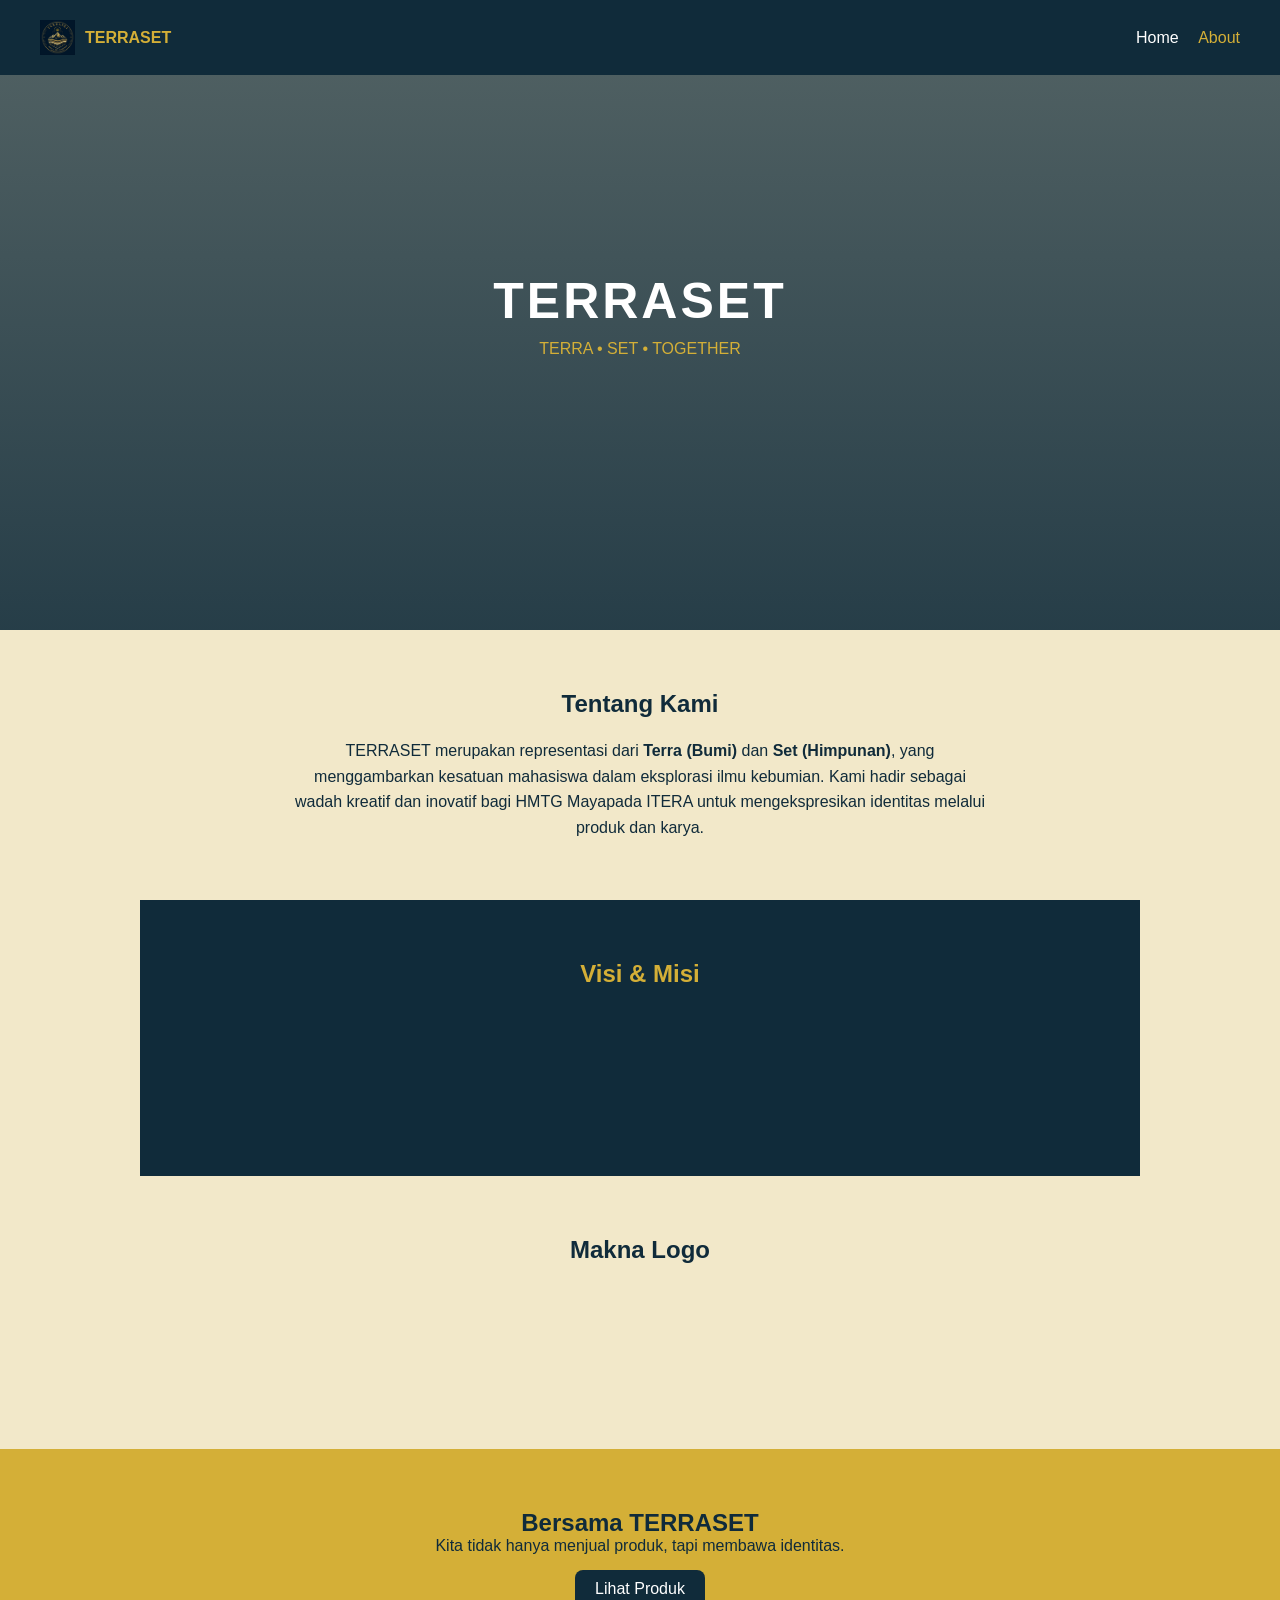
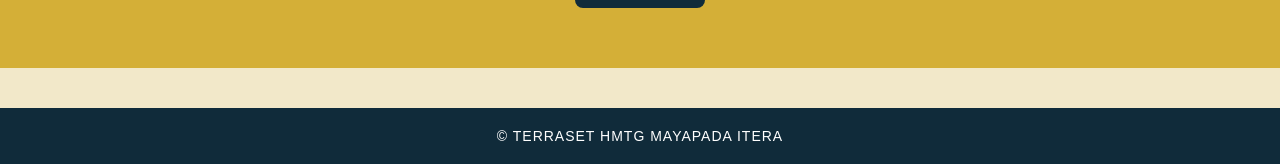
==== about.html @ 8bf582dc "upgrade about final" ====
<!DOCTYPE html>
<html lang="id">
<head>
<meta charset="UTF-8">
<meta name="viewport" content="width=device-width, initial-scale=1.0">
<title>About - TERRASET</title>

<link rel="stylesheet" href="style.css">
<link rel="stylesheet" href="about.css">

</head>

<body>

<header>
  <div class="logo">
    <img src="logo.png">
    <span>TERRASET</span>
  </div>

  <div class="nav">
    <a href="index.html">Home</a>
    <a href="about.html" class="active">About</a>
  </div>
</header>

<!-- HERO -->
<section class="hero">
  <div class="hero-content">
    <h1>TERRASET</h1>
    <p>TERRA • SET • TOGETHER</p>
  </div>
</section>

<!-- ABOUT -->
<section class="section fade-in">
  <h2>Tentang Kami</h2>
  <p class="desc">
    TERRASET merupakan representasi dari <b>Terra (Bumi)</b> dan <b>Set (Himpunan)</b>,
    yang menggambarkan kesatuan mahasiswa dalam eksplorasi ilmu kebumian.
    Kami hadir sebagai wadah kreatif dan inovatif bagi HMTG Mayapada ITERA
    untuk mengekspresikan identitas melalui produk dan karya.
  </p>
</section>

<!-- VISI MISI -->
<section class="section dark fade-in">
  <h2>Visi & Misi</h2>

  <div class="grid">
    <div class="card">
      <h3>🎯 Visi</h3>
      <p>Menjadi identitas kreatif HMTG yang inovatif dan berkarakter di bidang kebumian.</p>
    </div>

    <div class="card">
      <h3>🚀 Misi</h3>
      <p>
        Mengembangkan produk kreatif, meningkatkan solidaritas,
        serta membangun branding organisasi yang kuat.
      </p>
    </div>
  </div>
</section>

<!-- MAKNA LOGO -->
<section class="section fade-in">
  <h2>Makna Logo</h2>

  <div class="grid">
    <div class="card"><h4>⛰ Gunung</h4><p>Melambangkan eksplorasi dan tantangan.</p></div>
    <div class="card"><h4>🌊 Lapisan</h4><p>Mewakili struktur bumi dan geologi.</p></div>
    <div class="card"><h4>🧭 Kompas</h4><p>Arah dan visi ke depan.</p></div>
    <div class="card"><h4>🔵 Himpunan</h4><p>Kebersamaan dalam organisasi.</p></div>
  </div>
</section>

<!-- CTA -->
<section class="cta">
  <h2>Bersama TERRASET</h2>
  <p>Kita tidak hanya menjual produk, tapi membawa identitas.</p>
  <a href="index.html" class="btn">Lihat Produk</a>
</section>

<footer>
  © TERRASET HMTG MAYAPADA ITERA
</footer>

<script>
// ANIMASI SCROLL
const faders = document.querySelectorAll('.fade-in');

const appearOptions = {
  threshold: 0.2
};

const appearOnScroll = new IntersectionObserver(function(entries, observer){
  entries.forEach(entry => {
    if(!entry.isIntersecting) return;
    entry.target.classList.add('show');
    observer.unobserve(entry.target);
  });
}, appearOptions);

faders.forEach(fader => {
  appearOnScroll.observe(fader);
});
</script>

</body>
</html>
---- style.css ----
:root {
  --navy: #102B3A;
  --gold: #D4AF37;
}

* {
  margin: 0;
  padding: 0;
  box-sizing: border-box;
  font-family: 'Poppins', sans-serif;
  scroll-behavior: smooth;
}

/* NAVBAR */
header {
  position: fixed;
  width: 100%;
  padding: 20px 60px;
  display: flex;
  justify-content: space-between;
  background: rgba(16,43,58,0.6);
  backdrop-filter: blur(10px);
  z-index: 999;
}

header.scrolled {
  background: var(--navy);
  box-shadow: 0 5px 15px rgba(0,0,0,0.3);
}

.logo {
  display: flex;
  gap: 10px;
  align-items: center;
}
.logo img { width: 55px; }
.logo span { color: var(--gold); font-weight: bold; }

.nav-right {
  display: flex;
  gap: 20px;
  align-items: center;
}

.nav-link { color: white; text-decoration: none; }

.cart-btn {
  background: var(--gold);
  padding: 10px;
  border-radius: 8px;
  position: relative;
  cursor: pointer;
}

.cart-count {
  position: absolute;
  top: -6px;
  right: -6px;
  background: red;
  color: white;
  font-size: 10px;
  padding: 3px 6px;
  border-radius: 50%;
}

/* HERO */
.hero {
  height: 100vh;
  background:
    linear-gradient(rgba(16,43,58,0.7), rgba(16,43,58,0.9)),
    url('hero-bg.png');
  display: flex;
  justify-content: center;
  align-items: center;
  color: white;
  text-align: center;
}

@media (max-width: 768px) {
  .hero {
    padding: 0 20px;
    text-align: center;
  }

  .hero-content h1 {
    font-size: 32px;
  }

  .hero-content p {
    font-size: 14px;
  }

  .hero-content {
  max-width: 90%;
  margin: auto;
  }
}

/* SECTION */
.section {
  padding: 120px 60px 60px;
}

/* GRID */
.grid {
  display: grid;
  grid-template-columns: repeat(auto-fit,minmax(230px,1fr));
  gap: 20px;
}

.card {
  box-shadow: 0 5px 15px rgba(0,0,0,0.1);
  border-radius: 10px;
  overflow: hidden;
  will-change: transform;
}
.card img {
  width: 100%;
  height: 200px;
  object-fit: cover;
}
.card-body {
  padding: 15px;
  text-align: center;
}

/* CART */
.backdrop {
  position: fixed;
  width: 100%;
  height: 100%;
  background: rgba(0,0,0,0.4);
  backdrop-filter: blur(4px);
  opacity: 0;
  pointer-events: none;
  transition: 0.3s;
  z-index: 998;
}

.backdrop.active {
  opacity: 1;
  pointer-events: all;
}

.cart {
  position: fixed;
  right: 0;
  top: 90px;
  width: 320px;
  height: calc(100% - 90px);
  background: white;
  transform: translateX(100%);
  transition: 0.3s;
  padding: 20px;
  overflow-y: auto;
  z-index: 999;
}

.cart.active {
  transform: translateX(0);
}

.card {
  opacity: 0;
  transform: translateY(20px);
  transition: 0.6s;
}

.card:hover {
  transform: translateY(-5px);
  box-shadow: 0 10px 25px rgba(0,0,0,0.2);
}

.card.show {
  opacity: 1;
  transform: translateY(0);
}

.clear-btn {
  background: red;
  color: white;
  margin-top: 10px;
}

.no-scroll {
  overflow: hidden;
}

button {
  transition: 0.2s;
}

button:hover {
  transform: scale(1.05);
  cursor: pointer;
  -webkit-tap-highlight-color: transparent;
}

/* NOTIFIKASI “DITAMBAHKAN KE KERANJANG” */
.toast {
  position: fixed;
  bottom: 20px;
  right: 20px;
  background: #102B3A;
  color: white;
  padding: 12px 18px;
  border-radius: 8px;
  opacity: 0;
  transition: 0.3s;
  z-index: 2000;
}

.toast.show {
  opacity: 1;
}

/* CHECKOUT MODAL */
.checkout-modal {
  position: fixed;
  top: 0;
  left: 0;
  width: 100%;
  height: 100%;
  background: rgba(0,0,0,0.5);
  display: none;
  justify-content: center;
  align-items: center;
  z-index: 1000;
}

.checkout-box {
  background: white;
  padding: 25px;
  border-radius: 10px;
  width: 300px;
  display: flex;
  flex-direction: column;
  gap: 10px;
}

.checkout-box input,
.checkout-box textarea {
  padding: 10px;
  border-radius: 8px;
  border: 1px solid #ccc;
}

.checkout-box button {
  padding: 10px;
  border: none;
  border-radius: 8px;
  background: #D4AF37;
  cursor: pointer;
}

.checkout-box .cancel {
  background: red;
  color: white;
}

footer {
  background: var(--navy);
  color: white;
  text-align: center;
  padding: 30px 20px;
  margin-top: 40px;
  font-size: 14px;
  letter-spacing: 1px;
}

.hero {
  position: relative;
  z-index: 1;
}

.section {
  position: relative;
  z-index: 2;
}

.img-modal {
  position: fixed;
  top:0; left:0;
  width:100%; height:100%;
  background: rgba(0,0,0,0.8);
  display: none;
  justify-content:center;
  align-items:center;
  z-index:1000;
}

.img-modal img {
  max-width:90%;
  max-height:90%;
  border-radius:10px;
}

/* LOADING EFFECT (BIAR GA KAKU) */
.card img {
  transition: 0.3s;
}

.card img:hover {
  transform: scale(1.05);
}

/* FIX MOBILE UX TOTAL */
@media (max-width: 768px){
  header {
    padding: 15px 20px;
  }

  .section {
    padding: 100px 20px 40px;
  }

  .grid {
    grid-template-columns: repeat(auto-fit,minmax(150px,1fr));
  }

  .card img {
    height: 150px;
  }
}
---- about.css ----
:root {
  --navy: #102B3A;
  --gold: #D4AF37;
  --cream: #F2E8C9;
}

/* RESET */
* {
  margin: 0;
  padding: 0;
  box-sizing: border-box;
  font-family: 'Segoe UI', sans-serif;
}

body {
  background: var(--cream);
  color: var(--navy);
}

/* HEADER */
header {
  background: var(--navy);
  color: white;
  padding: 20px 40px;
  display: flex;
  justify-content: space-between;
  align-items: center;
}

.logo {
  display: flex;
  align-items: center;
  gap: 10px;
}

.logo img {
  width: 35px;
}

.nav a {
  color: white;
  text-decoration: none;
  margin-left: 15px;
  transition: 0.3s;
}

.nav a:hover,
.nav .active {
  color: var(--gold);
}

/* HERO */
.hero {
  height: 70vh;
  background: linear-gradient(rgba(16,43,58,0.7), rgba(16,43,58,0.9)),
              url("https://images.unsplash.com/photo-1501785888041-af3ef285b470");
  background-size: cover;
  background-position: center;
  display: flex;
  align-items: center;
  justify-content: center;
  text-align: center;
  color: white;
}

.hero h1 {
  font-size: 50px;
  letter-spacing: 3px;
}

.hero p {
  color: var(--gold);
  margin-top: 10px;
}

/* SECTION */
.section {
  padding: 60px 20px;
  max-width: 1000px;
  margin: auto;
  text-align: center;
}

.section h2 {
  margin-bottom: 20px;
  color: var(--navy);
}

.section.dark {
  background: var(--navy);
  color: white;
}

.section.dark h2 {
  color: var(--gold);
}

.desc {
  max-width: 700px;
  margin: auto;
  line-height: 1.6;
}

/* GRID */
.grid {
  display: grid;
  grid-template-columns: repeat(auto-fit, minmax(220px,1fr));
  gap: 20px;
  margin-top: 30px;
}

/* CARD */
.card {
  background: white;
  padding: 20px;
  border-radius: 15px;
  transition: 0.3s;
  box-shadow: 0 5px 15px rgba(0,0,0,0.1);
}

.section.dark .card {
  background: #1c3f55;
}

.card:hover {
  transform: translateY(-8px);
}

/* CTA */
.cta {
  background: var(--gold);
  color: var(--navy);
  text-align: center;
  padding: 60px 20px;
}

.btn {
  display: inline-block;
  margin-top: 15px;
  padding: 10px 20px;
  background: var(--navy);
  color: white;
  text-decoration: none;
  border-radius: 8px;
}

/* FOOTER */
footer {
  background: var(--navy);
  color: white;
  text-align: center;
  padding: 20px;
}

/* ANIMASI */
.fade-in {
  opacity: 0;
  transform: translateY(30px);
  transition: 0.6s;
}

.fade-in.show {
  opacity: 1;
  transform: translateY(0);
}
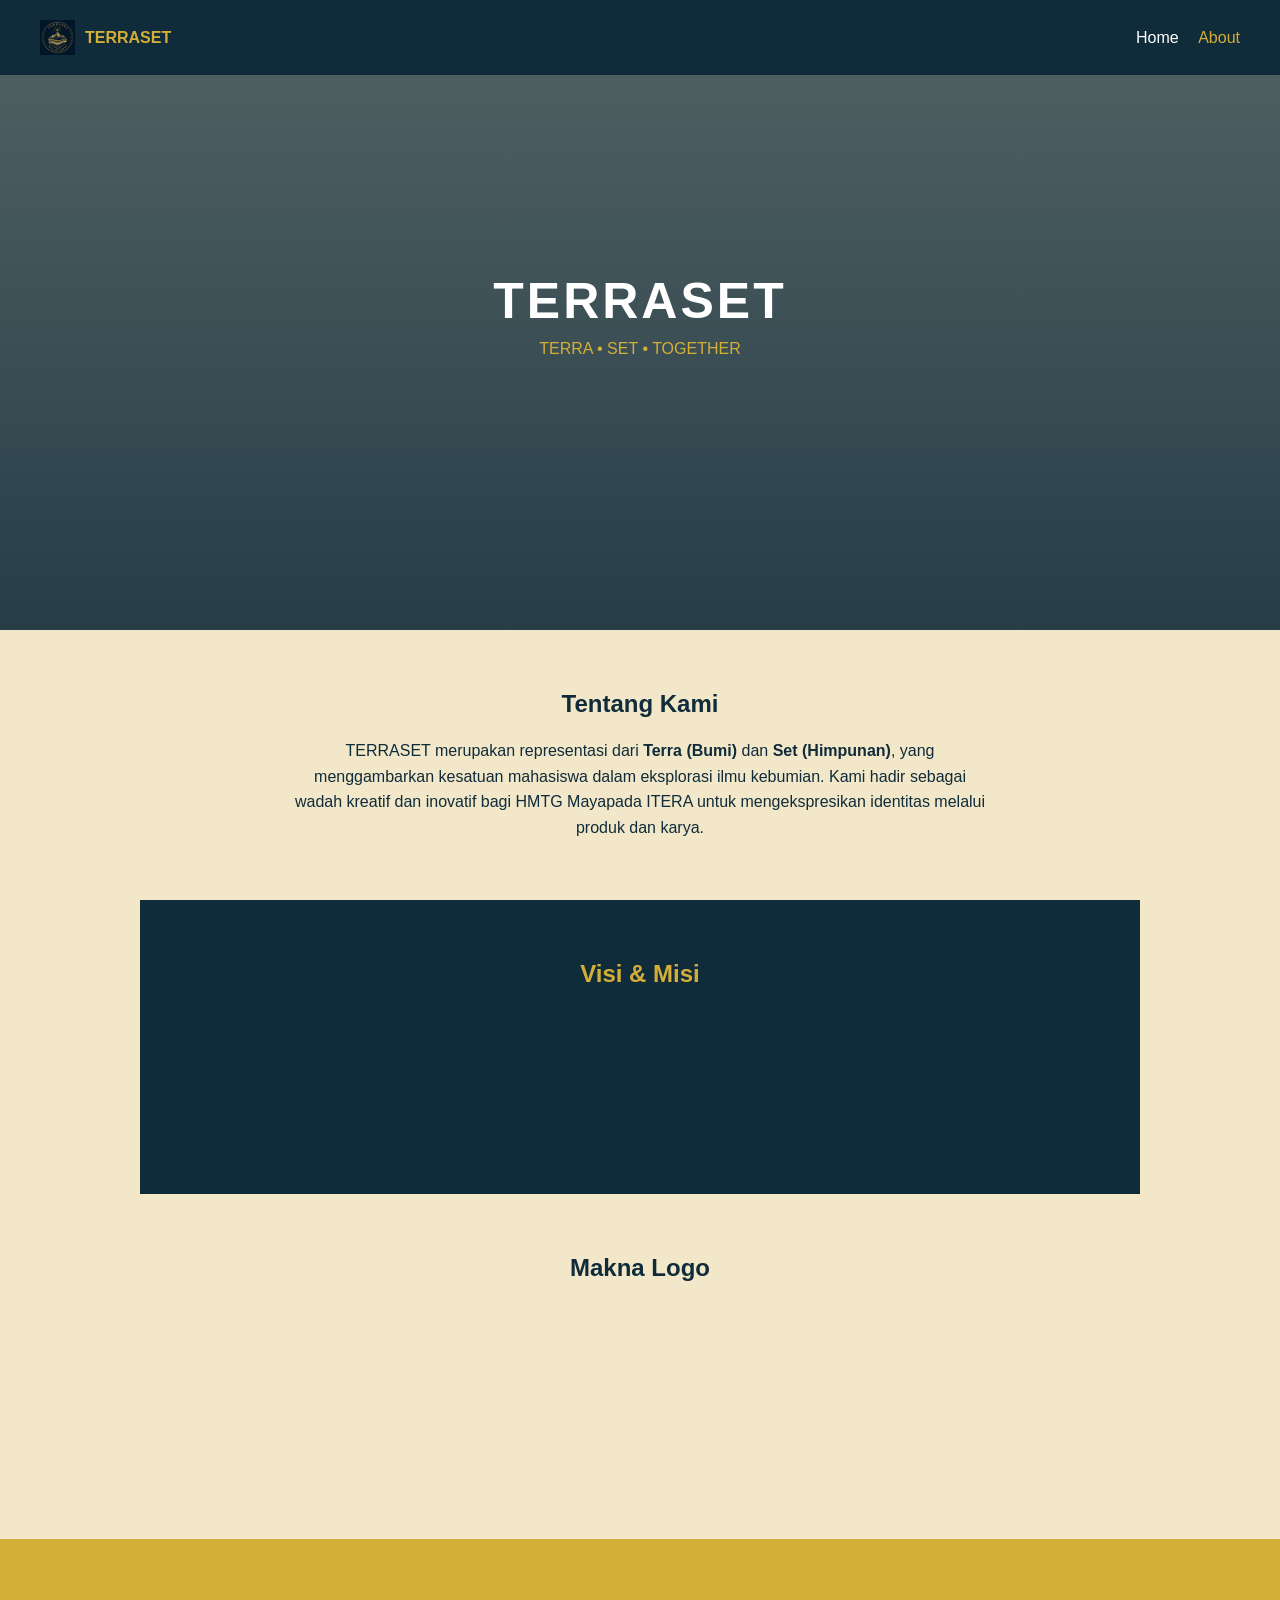
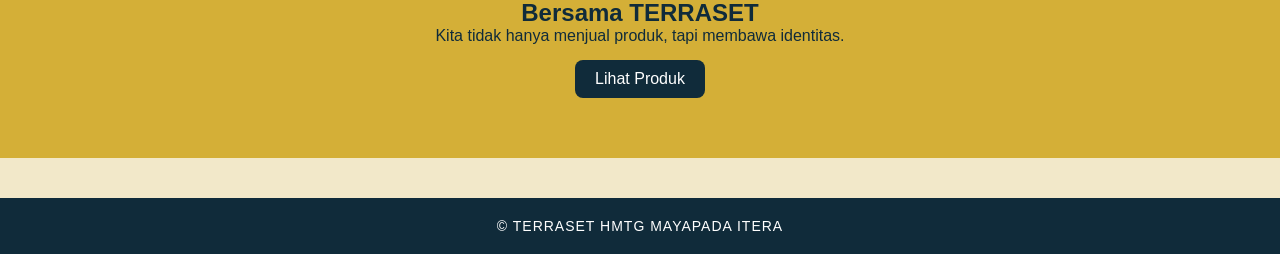
==== commit 44f8b3b3: "upgrade about final" ====
--- a/about.html
+++ b/about.html
@@ -47,32 +47,64 @@
 <section class="section dark fade-in">
   <h2>Visi & Misi</h2>
 
-  <div class="grid">
-    <div class="card">
-      <h3>🎯 Visi</h3>
-      <p>Menjadi identitas kreatif HMTG yang inovatif dan berkarakter di bidang kebumian.</p>
-    </div>
+<div class="grid">
+  <div class="card">
+    <h3>🎯 Visi</h3>
+    <p>
+      Menjadi representasi identitas kreatif HMTG Mayapada ITERA
+      yang mencerminkan semangat eksplorasi, inovasi, dan kebersamaan
+      dalam bidang ilmu kebumian.
+    </p>
+  </div>
 
-    <div class="card">
-      <h3>🚀 Misi</h3>
-      <p>
-        Mengembangkan produk kreatif, meningkatkan solidaritas,
-        serta membangun branding organisasi yang kuat.
-      </p>
-    </div>
+  <div class="card">
+    <h3>🚀 Misi</h3>
+    <p>
+      Mengembangkan produk berbasis identitas geofisika,
+      memperkuat solidaritas anggota,
+      serta membangun citra organisasi yang profesional dan berdaya saing.
+    </p>
   </div>
+</div>
 </section>
 
 <!-- MAKNA LOGO -->
 <section class="section fade-in">
   <h2>Makna Logo</h2>
 
-  <div class="grid">
-    <div class="card"><h4>⛰ Gunung</h4><p>Melambangkan eksplorasi dan tantangan.</p></div>
-    <div class="card"><h4>🌊 Lapisan</h4><p>Mewakili struktur bumi dan geologi.</p></div>
-    <div class="card"><h4>🧭 Kompas</h4><p>Arah dan visi ke depan.</p></div>
-    <div class="card"><h4>🔵 Himpunan</h4><p>Kebersamaan dalam organisasi.</p></div>
+<div class="grid">
+  <div class="card">
+    <h4>⛰ Gunung</h4>
+    <p>
+      Melambangkan semangat eksplorasi dan keberanian menghadapi tantangan
+      dalam memahami fenomena kebumian.
+    </p>
   </div>
+
+  <div class="card">
+    <h4>🌊 Lapisan Bumi</h4>
+    <p>
+      Merepresentasikan struktur geologi dan kompleksitas lapisan bumi
+      yang menjadi fokus utama dalam ilmu geofisika.
+    </p>
+  </div>
+
+  <div class="card">
+    <h4>🧭 Kompas</h4>
+    <p>
+      Simbol arah, tujuan, dan visi yang jelas dalam perjalanan organisasi
+      menuju masa depan yang lebih baik.
+    </p>
+  </div>
+
+  <div class="card">
+    <h4>🔵 Himpunan</h4>
+    <p>
+      Menggambarkan kesatuan, solidaritas, dan kolaborasi antar anggota
+      dalam satu wadah organisasi HMTG Mayapada ITERA.
+    </p>
+  </div>
+</div>
 </section>
 
 <!-- CTA -->
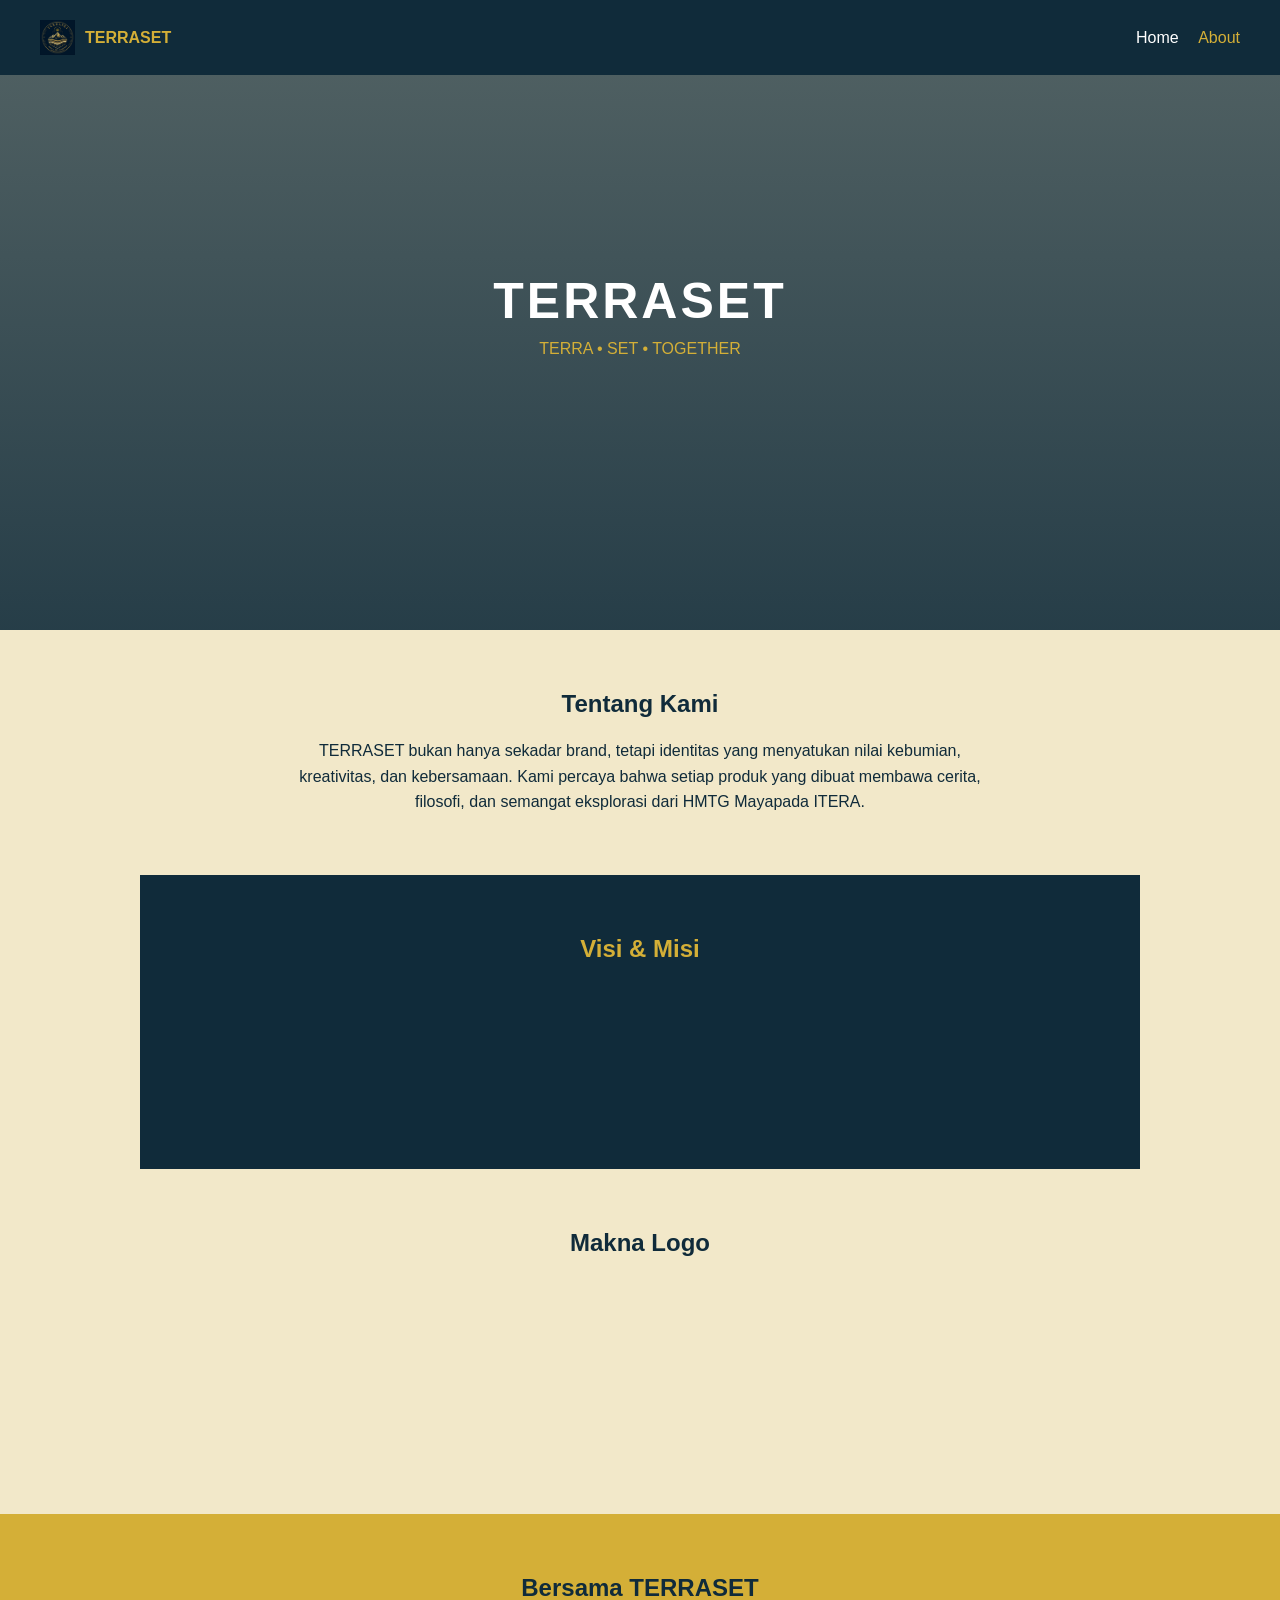
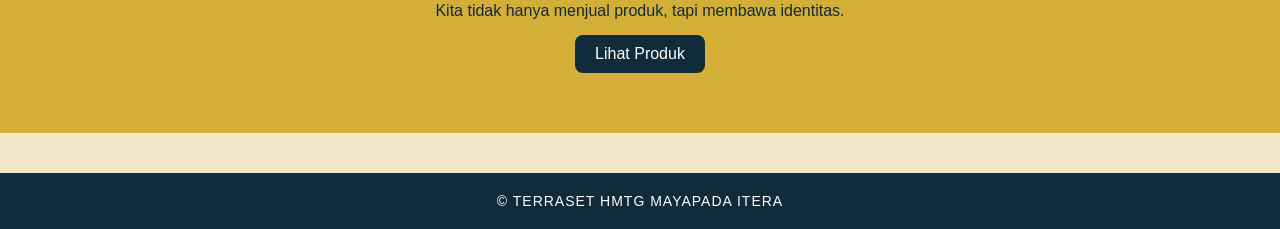
==== commit 07b46ece: "upgrade about final" ====
--- a/about.html
+++ b/about.html
@@ -36,10 +36,10 @@
 <section class="section fade-in">
   <h2>Tentang Kami</h2>
   <p class="desc">
-    TERRASET merupakan representasi dari <b>Terra (Bumi)</b> dan <b>Set (Himpunan)</b>,
-    yang menggambarkan kesatuan mahasiswa dalam eksplorasi ilmu kebumian.
-    Kami hadir sebagai wadah kreatif dan inovatif bagi HMTG Mayapada ITERA
-    untuk mengekspresikan identitas melalui produk dan karya.
+  TERRASET bukan hanya sekadar brand, tetapi identitas yang menyatukan
+  nilai kebumian, kreativitas, dan kebersamaan.
+  Kami percaya bahwa setiap produk yang dibuat membawa cerita,
+  filosofi, dan semangat eksplorasi dari HMTG Mayapada ITERA.
   </p>
 </section>
 
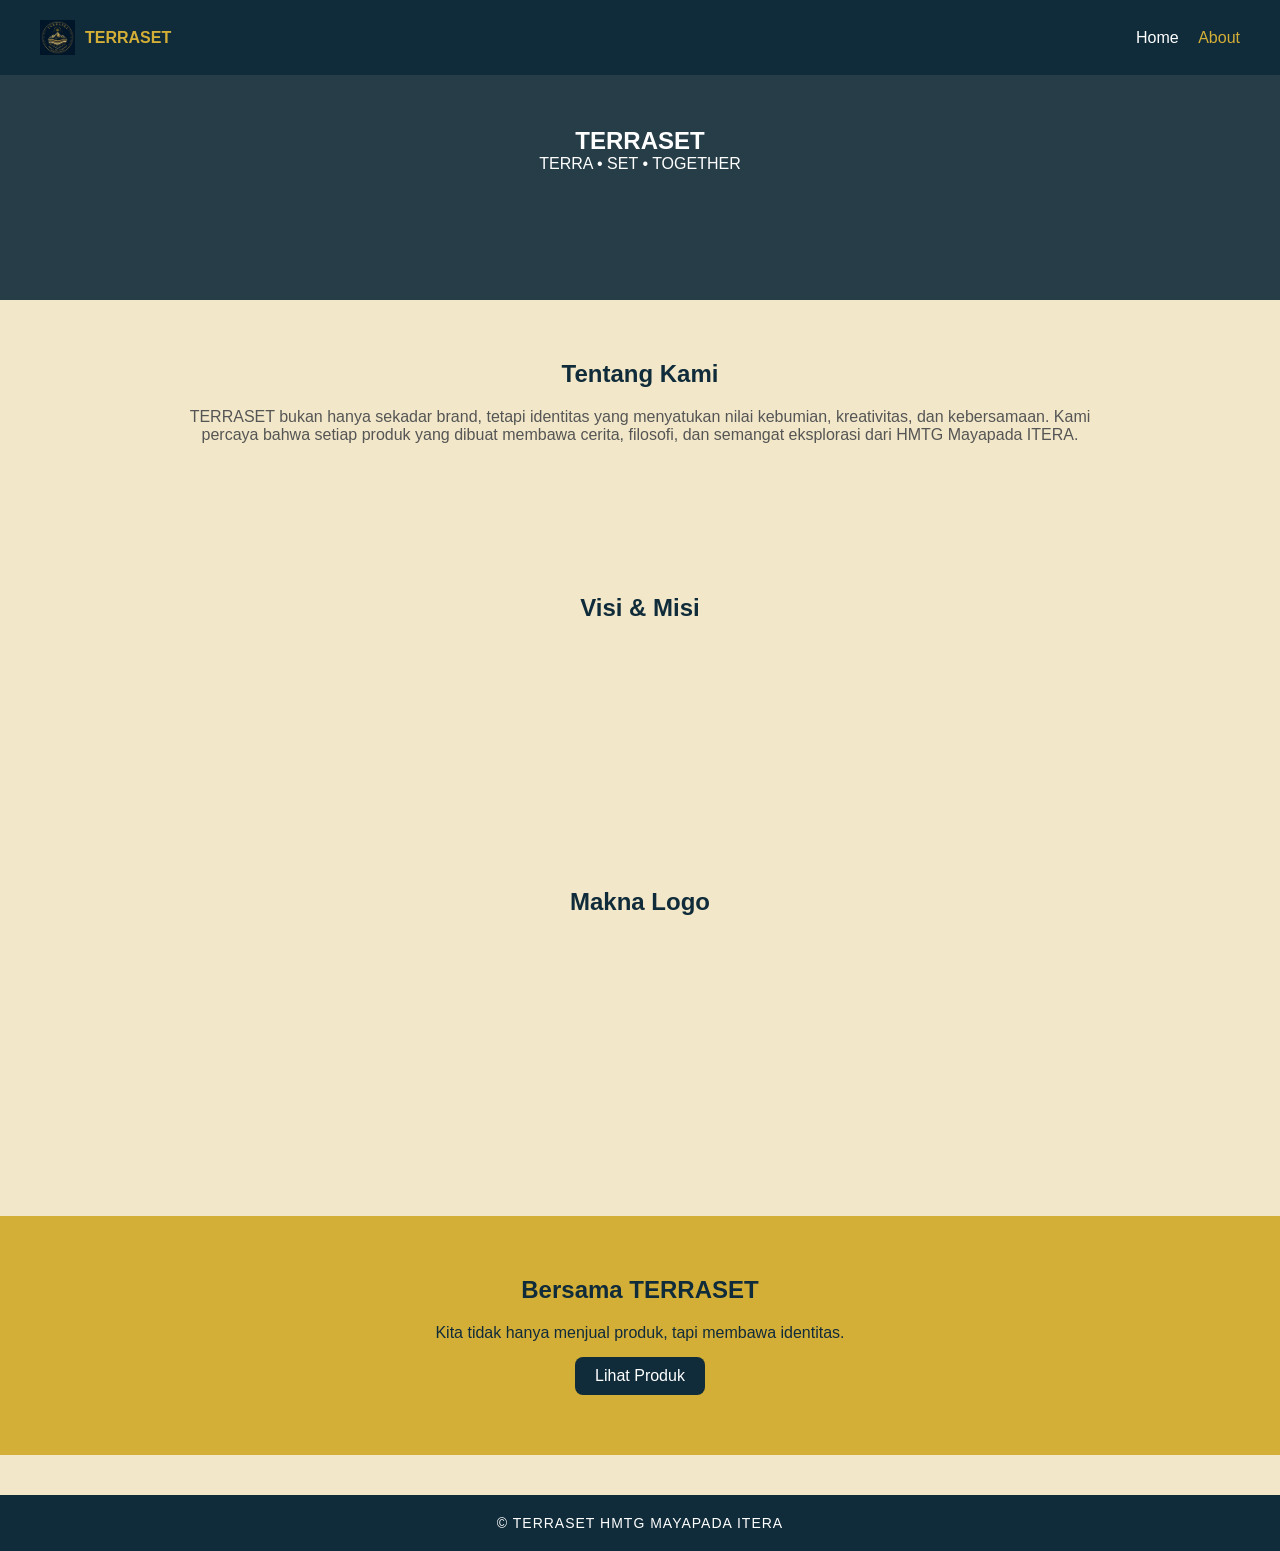
==== commit ae6e5d7f: "upgrade about final" ====
--- a/about.html
+++ b/about.html
@@ -44,69 +44,60 @@
 </section>
 
 <!-- VISI MISI -->
-<section class="section dark fade-in">
+<section class="section">
+
   <h2>Visi & Misi</h2>
 
-<div class="grid">
-  <div class="card">
-    <h3>🎯 Visi</h3>
-    <p>
-      Menjadi representasi identitas kreatif HMTG Mayapada ITERA
-      yang mencerminkan semangat eksplorasi, inovasi, dan kebersamaan
-      dalam bidang ilmu kebumian.
-    </p>
+  <div class="grid">
+    <div class="card">
+      <h3>🎯 Visi</h3>
+      <p>
+        Menjadi representasi identitas kreatif HMTG Mayapada ITERA
+        yang mencerminkan semangat eksplorasi, inovasi, dan kebersamaan
+        dalam bidang ilmu kebumian.
+      </p>
+    </div>
+
+    <div class="card">
+      <h3>🚀 Misi</h3>
+      <p>
+        Mengembangkan produk berbasis identitas geofisika,
+        memperkuat solidaritas anggota,
+        serta membangun citra organisasi yang profesional dan berdaya saing.
+      </p>
+    </div>
   </div>
 
-  <div class="card">
-    <h3>🚀 Misi</h3>
-    <p>
-      Mengembangkan produk berbasis identitas geofisika,
-      memperkuat solidaritas anggota,
-      serta membangun citra organisasi yang profesional dan berdaya saing.
-    </p>
-  </div>
-</div>
 </section>
 
-<!-- MAKNA LOGO -->
-<section class="section fade-in">
+
+<section class="section">
+
   <h2>Makna Logo</h2>
 
-<div class="grid">
-  <div class="card">
-    <h4>⛰ Gunung</h4>
-    <p>
-      Melambangkan semangat eksplorasi dan keberanian menghadapi tantangan
-      dalam memahami fenomena kebumian.
-    </p>
+  <div class="grid">
+    <div class="card">
+      <h4>⛰ Gunung</h4>
+      <p>Semangat eksplorasi dan tantangan kebumian.</p>
+    </div>
+
+    <div class="card">
+      <h4>🌊 Lapisan Bumi</h4>
+      <p>Struktur geologi dan kompleksitas bumi.</p>
+    </div>
+
+    <div class="card">
+      <h4>🧭 Kompas</h4>
+      <p>Arah, tujuan, dan visi organisasi.</p>
+    </div>
+
+    <div class="card">
+      <h4>🔵 Himpunan</h4>
+      <p>Kebersamaan dan solidaritas anggota.</p>
+    </div>
   </div>
 
-  <div class="card">
-    <h4>🌊 Lapisan Bumi</h4>
-    <p>
-      Merepresentasikan struktur geologi dan kompleksitas lapisan bumi
-      yang menjadi fokus utama dalam ilmu geofisika.
-    </p>
-  </div>
-
-  <div class="card">
-    <h4>🧭 Kompas</h4>
-    <p>
-      Simbol arah, tujuan, dan visi yang jelas dalam perjalanan organisasi
-      menuju masa depan yang lebih baik.
-    </p>
-  </div>
-
-  <div class="card">
-    <h4>🔵 Himpunan</h4>
-    <p>
-      Menggambarkan kesatuan, solidaritas, dan kolaborasi antar anggota
-      dalam satu wadah organisasi HMTG Mayapada ITERA.
-    </p>
-  </div>
-</div>
 </section>
-
 <!-- CTA -->
 <section class="cta">
   <h2>Bersama TERRASET</h2>
--- a/about.css
+++ b/about.css
@@ -50,27 +50,21 @@
 }
 
 /* HERO */
+/* HERO */
 .hero {
-  height: 70vh;
-  background: linear-gradient(rgba(16,43,58,0.7), rgba(16,43,58,0.9)),
-              url("https://images.unsplash.com/photo-1501785888041-af3ef285b470");
+  height: 300px;
+  background: linear-gradient(rgba(16,43,58,0.9), rgba(16,43,58,0.9)),
+              url('https://images.unsplash.com/photo-1581090700227-1e8a3b6d6f1e');
   background-size: cover;
   background-position: center;
+  color: white;
+
   display: flex;
+  flex-direction: column;
+  justify-content: center;
   align-items: center;
-  justify-content: center;
+
   text-align: center;
-  color: white;
-}
-
-.hero h1 {
-  font-size: 50px;
-  letter-spacing: 3px;
-}
-
-.hero p {
-  color: var(--gold);
-  margin-top: 10px;
 }
 
 /* SECTION */
@@ -78,33 +72,12 @@
   padding: 60px 20px;
   max-width: 1000px;
   margin: auto;
-  text-align: center;
-}
-
-.section h2 {
-  margin-bottom: 20px;
-  color: var(--navy);
-}
-
-.section.dark {
-  background: var(--navy);
-  color: white;
-}
-
-.section.dark h2 {
-  color: var(--gold);
-}
-
-.desc {
-  max-width: 700px;
-  margin: auto;
-  line-height: 1.6;
 }
 
 /* GRID */
 .grid {
   display: grid;
-  grid-template-columns: repeat(auto-fit, minmax(220px,1fr));
+  grid-template-columns: repeat(auto-fit, minmax(250px,1fr));
   gap: 20px;
   margin-top: 30px;
 }
@@ -113,17 +86,25 @@
 .card {
   background: white;
   padding: 20px;
-  border-radius: 15px;
+  border-radius: 12px;
+  box-shadow: 0 5px 15px rgba(0,0,0,0.1);
   transition: 0.3s;
-  box-shadow: 0 5px 15px rgba(0,0,0,0.1);
-}
-
-.section.dark .card {
-  background: #1c3f55;
 }
 
 .card:hover {
-  transform: translateY(-8px);
+  transform: translateY(-5px);
+}
+
+/* TEXT */
+h2 {
+  text-align: center;
+  margin-bottom: 20px;
+}
+
+.desc {
+  text-align: center;
+  margin-bottom: 30px;
+  color: #555;
 }
 
 /* CTA */
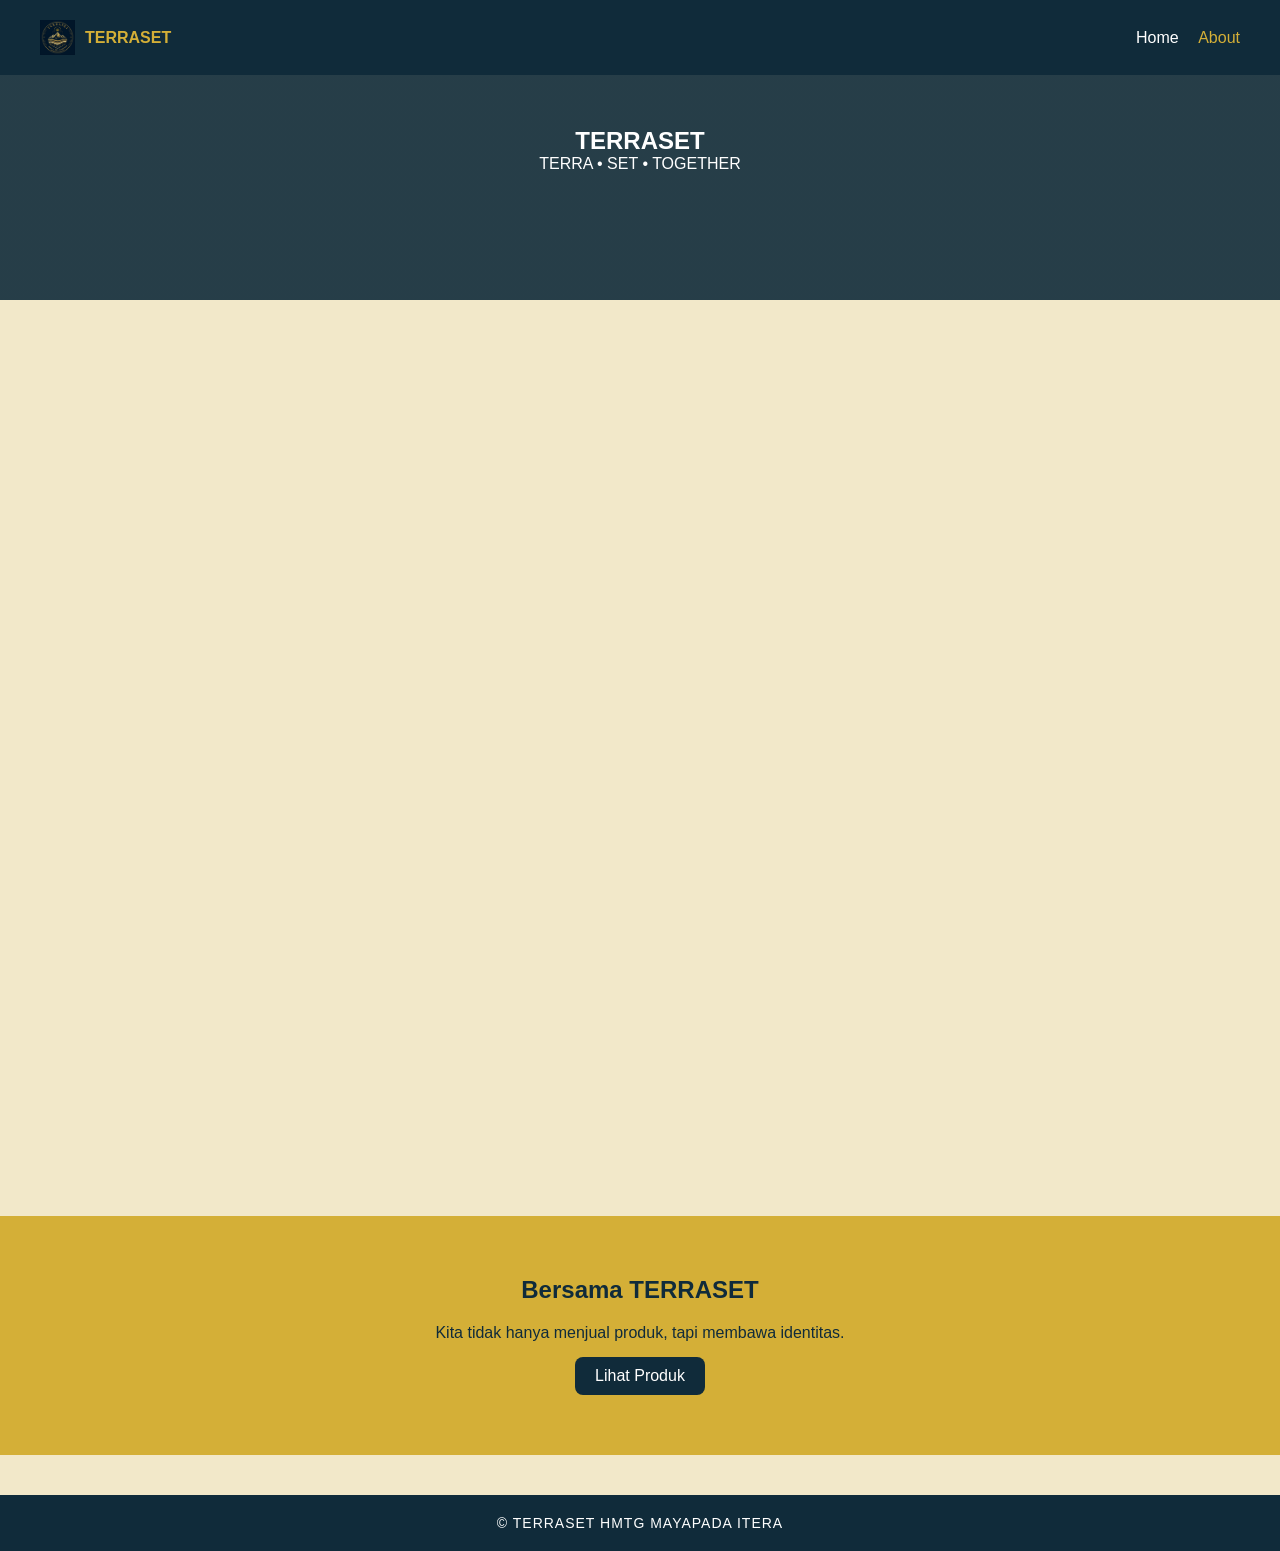
==== commit 236d74a7: "upgrade about final" ====
--- a/about.html
+++ b/about.html
@@ -44,7 +44,7 @@
 </section>
 
 <!-- VISI MISI -->
-<section class="section">
+<section class="section fade-in">
 
   <h2>Visi & Misi</h2>
 
@@ -71,7 +71,7 @@
 </section>
 
 
-<section class="section">
+<section class="section fade-in">
 
   <h2>Makna Logo</h2>
 
@@ -110,24 +110,7 @@
 </footer>
 
 <script>
-// ANIMASI SCROLL
-const faders = document.querySelectorAll('.fade-in');
-
-const appearOptions = {
-  threshold: 0.2
-};
-
-const appearOnScroll = new IntersectionObserver(function(entries, observer){
-  entries.forEach(entry => {
-    if(!entry.isIntersecting) return;
-    entry.target.classList.add('show');
-    observer.unobserve(entry.target);
-  });
-}, appearOptions);
-
-faders.forEach(fader => {
-  appearOnScroll.observe(fader);
-});
+<script src="about.js"></script>
 </script>
 
 </body>
--- a/about.css
+++ b/about.css
@@ -50,7 +50,6 @@
 }
 
 /* HERO */
-/* HERO */
 .hero {
   height: 300px;
   background: linear-gradient(rgba(16,43,58,0.9), rgba(16,43,58,0.9)),
@@ -72,6 +71,7 @@
   padding: 60px 20px;
   max-width: 1000px;
   margin: auto;
+  background: transparent; /* pastiin ga ketutup */
 }
 
 /* GRID */
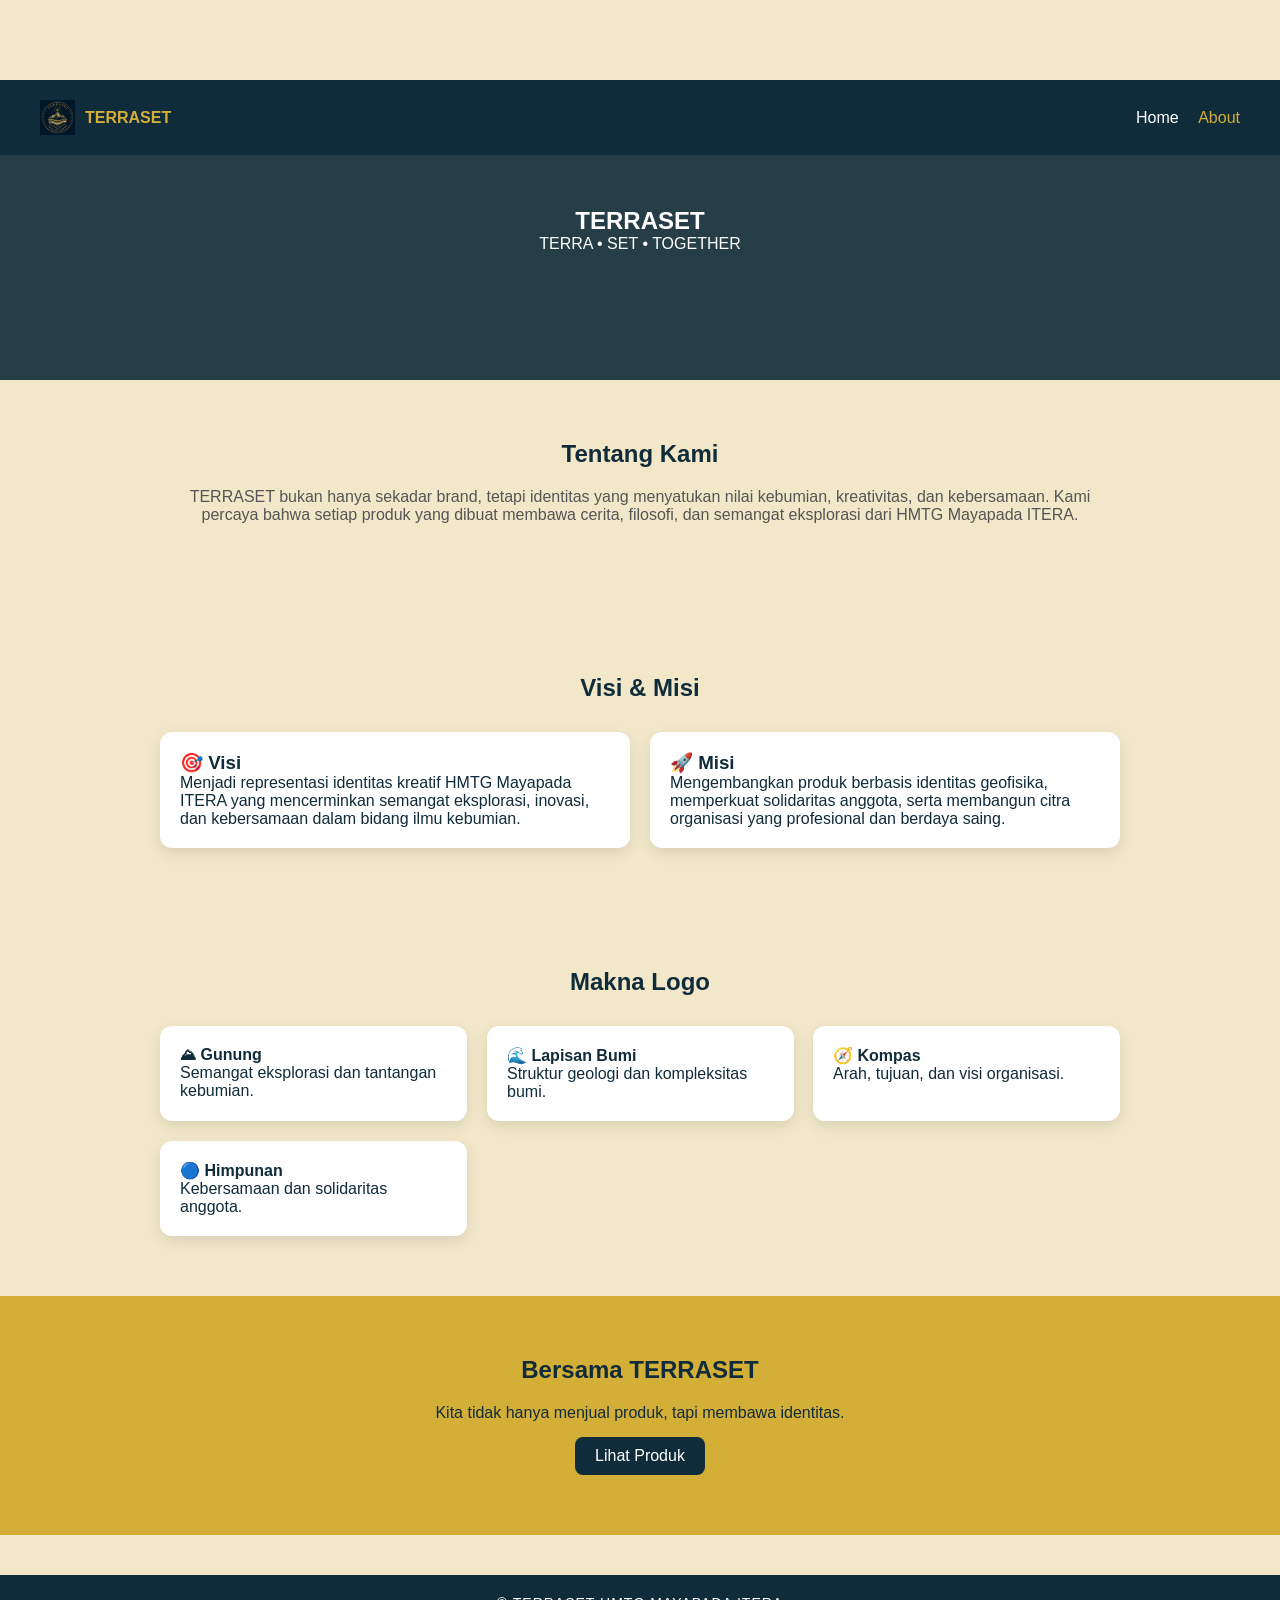
==== commit 751938cf: "upgrade about final" ====
--- a/about.html
+++ b/about.html
@@ -10,7 +10,7 @@
 
 </head>
 
-<body>
+<body class="about-page">
 
 <header>
   <div class="logo">
@@ -109,9 +109,6 @@
   © TERRASET HMTG MAYAPADA ITERA
 </footer>
 
-<script>
 <script src="about.js"></script>
-</script>
-
 </body>
 </html>
--- a/about.css
+++ b/about.css
@@ -50,7 +50,7 @@
 }
 
 /* HERO */
-.hero {
+.about-page .hero {
   height: 300px;
   background: linear-gradient(rgba(16,43,58,0.9), rgba(16,43,58,0.9)),
               url('https://images.unsplash.com/photo-1581090700227-1e8a3b6d6f1e');
@@ -143,4 +143,13 @@
 .fade-in.show {
   opacity: 1;
   transform: translateY(0);
-}+}
+
+.about-page .card {
+  opacity: 1 !important;
+  transform: none !important;
+}
+
+.about-page .hero {
+  margin-top: 80px;
+}
